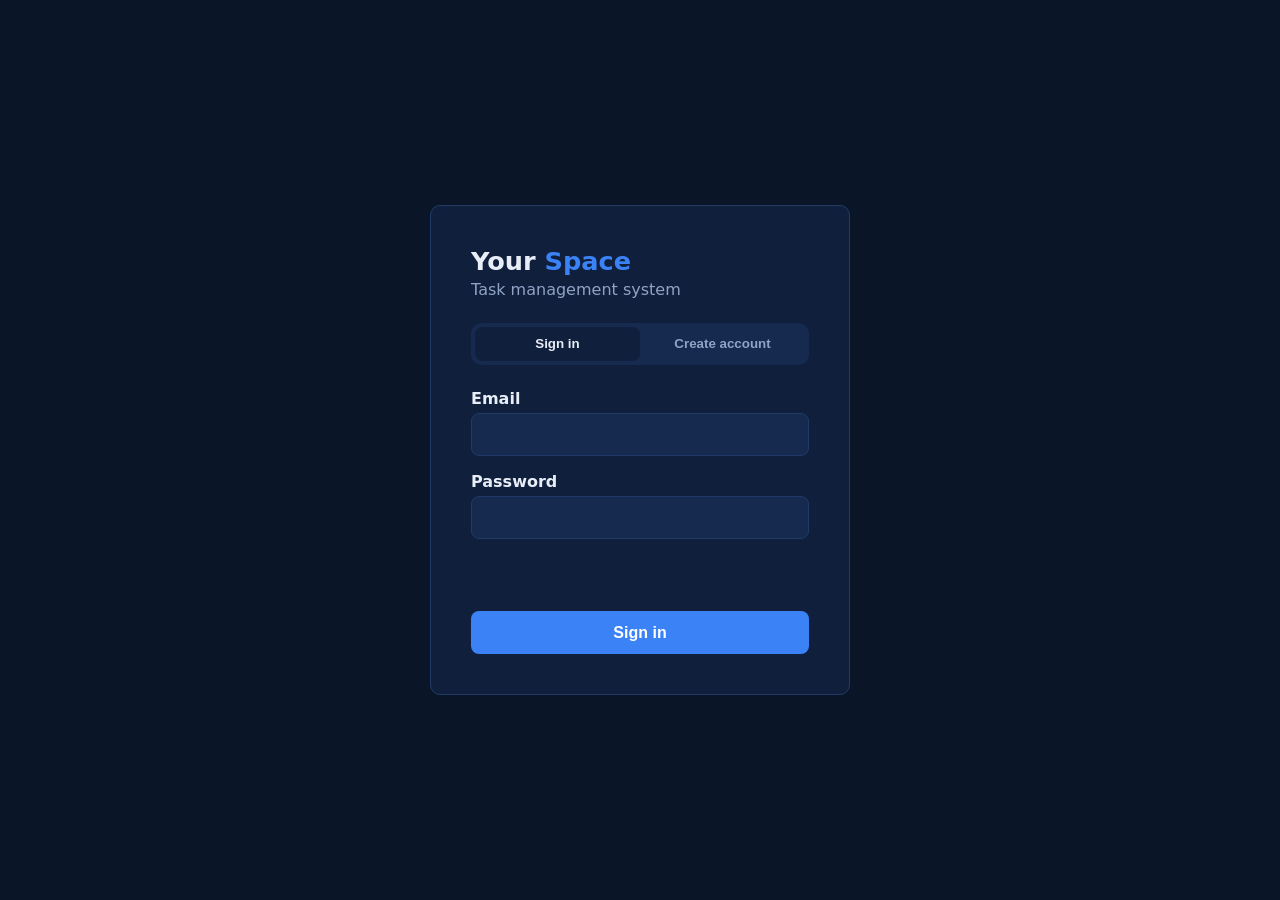
==== frontend/index.html @ 724fcd4b "front-end auth-board" ====
<!DOCTYPE html>
<html lang="en">
<head>
    <meta charset="UTF-8">
    <meta name="viewport" content="width=device-width, initial-scale=1.0">
    <title>TaskFlow — Sign in</title>
    <link rel="stylesheet" href="css/style.css">
</head>
<body>
    <div class="auth-wrap">
        <div class="auth-card">
            <h1 class="brand">Your <span>Space</span></h1>
            <p class="subtitle">Task management system</p>

            <div class="tabs">
                <button class="tab active" id="tab-signin">Sign in</button>
                <button class="tab" id="tab-signup">Create account</button>
            </div>

            <form id="auth-form">
                <div id="name-field" class="hidden">
                    <label for="name">Name</label>
                    <input id="name" type="text" autocomplete="name">
                </div>

                <label for="email">Email</label>
                <input id="email" type="email" required autocomplete="email">

                <label for="password">Password</label>
                <input id="password" type="password" required minlength="8">

                <p class="error" id="error"></p>
                <button class="btn" id="submit" type="submit">Sign in</button>
            </form>
        </div>
    </div>

    <script src="js/api.js"></script>
    <script src="js/auth.js"></script>
</body>
</html>
---- frontend/css/style.css ----
:root {
    --bg: #0a1628;
    --surface: #101f3c;
    --surface-2: #16294e;
    --border: #223a66;
    --text: #e8eef7;
    --text-dim: #8fa3c4;
    --accent: #3b82f6;
    --accent-hover: #2563eb;
    --danger: #ef4444;
    --radius: 10px;
}

* { box-sizing: border-box; }

body {
    margin: 0;
    background: var(--bg);
    color: var(--text);
    font-family: system-ui, -apple-system, sans-serif;
}

.auth-wrap {
    min-height: 100vh;
    display: flex;
    align-items: center;
    justify-content: center;
}

.auth-card {
    background: var(--surface);
    border: 1px solid var(--border);
    border-radius: var(--radius);
    padding: 2.5rem;
    width: 100%;
    max-width: 420px;
}

.brand { font-size: 1.6rem; font-weight: 700; margin: 0; }
.brand span { color: var(--accent); }
.subtitle { color: var(--text-dim); margin: 0.25rem 0 1.5rem; }

.tabs {
    display: flex;
    background: var(--surface-2);
    border-radius: var(--radius);
    padding: 4px;
    margin-bottom: 1.5rem;
}
.tab {
    flex: 1;
    padding: 0.6rem;
    border: none;
    border-radius: 8px;
    background: transparent;
    color: var(--text-dim);
    font-weight: 600;
    cursor: pointer;
}
.tab.active { background: var(--surface); color: var(--text); }

label { display: block; font-weight: 600; margin: 1rem 0 0.35rem; }

input, select, textarea {
    width: 100%;
    padding: 0.7rem 0.9rem;
    background: var(--surface-2);
    border: 1px solid var(--border);
    border-radius: 8px;
    color: var(--text);
    font-size: 1rem;
}
input:focus { outline: 2px solid var(--accent); border-color: transparent; }

.btn {
    width: 100%;
    margin-top: 1.5rem;
    padding: 0.8rem;
    border: none;
    border-radius: 8px;
    background: var(--accent);
    color: white;
    font-size: 1rem;
    font-weight: 600;
    cursor: pointer;
}
.btn:hover { background: var(--accent-hover); }

.error {
    color: var(--danger);
    margin-top: 0.9rem;
    min-height: 1.2rem;
    font-size: 0.9rem;
}

.hidden { display: none; }
.app { display: flex; min-height: 100vh; }

.sidebar {
    width: 230px;
    background: var(--surface);
    border-right: 1px solid var(--border);
    display: flex;
    flex-direction: column;
    padding: 1.25rem 0.9rem;
}
.sidebar .brand { font-size: 1.25rem; padding: 0 0.6rem 1.2rem; }

.nav { flex: 1; display: flex; flex-direction: column; gap: 4px; }
.nav a {
    padding: 0.65rem 0.8rem;
    border-radius: 8px;
    color: var(--text-dim);
    text-decoration: none;
    font-weight: 600;
}
.nav a.active, .nav a:hover { background: var(--surface-2); color: var(--text); }

.user-chip {
    display: flex;
    align-items: center;
    gap: 0.6rem;
    padding: 0.6rem;
    border-top: 1px solid var(--border);
}
.avatar {
    width: 36px; height: 36px;
    border-radius: 50%;
    background: var(--accent);
    display: flex; align-items: center; justify-content: center;
    font-weight: 700; font-size: 0.85rem;
}
.user-chip .who { flex: 1; line-height: 1.2; }
.user-chip .who small { color: var(--text-dim); text-transform: capitalize; }
.logout {
    background: none; border: none;
    color: var(--text-dim);
    font-size: 1.1rem; cursor: pointer;
}
.logout:hover { color: var(--danger); }

.main { flex: 1; padding: 1.75rem 2rem; overflow-x: auto; }

.page-head {
    display: flex;
    justify-content: space-between;
    align-items: center;
    margin-bottom: 1.5rem;
}
.page-head h2 { margin: 0; }

.btn-small {
    padding: 0.6rem 1rem;
    border: none;
    border-radius: 8px;
    background: var(--accent);
    color: white;
    font-weight: 600;
    cursor: pointer;
}
.btn-small:hover { background: var(--accent-hover); }

.board {
    display: grid;
    grid-template-columns: repeat(4, minmax(230px, 1fr));
    gap: 1rem;
}

.column {
    background: var(--surface);
    border: 1px solid var(--border);
    border-radius: var(--radius);
    padding: 0.9rem;
    min-height: 380px;
}
.column h3 {
    margin: 0 0 0.9rem;
    font-size: 0.78rem;
    letter-spacing: 0.08em;
    text-transform: uppercase;
    color: var(--text-dim);
}
.column.drag-over { outline: 2px dashed var(--accent); outline-offset: -2px; }

.card {
    background: var(--surface-2);
    border: 1px solid var(--border);
    border-radius: 8px;
    padding: 0.75rem;
    margin-bottom: 0.6rem;
    cursor: grab;
}
.card.dragging { opacity: 0.4; }
.card .title { font-weight: 600; margin-bottom: 0.45rem; }
.card .meta {
    display: flex;
    gap: 0.5rem;
    align-items: center;
    font-size: 0.78rem;
    color: var(--text-dim);
}

.badge {
    padding: 0.15rem 0.5rem;
    border-radius: 999px;
    font-size: 0.72rem;
    font-weight: 700;
    text-transform: capitalize;
}
.badge.low    { background: #1e3a5f; color: #7dd3fc; }
.badge.medium { background: #234e2f; color: #86efac; }
.badge.high   { background: #4e3b1f; color: #fcd34d; }
.badge.urgent { background: #4e1f27; color: #fda4af; }

.toast {
    position: fixed;
    bottom: 1.5rem; left: 50%;
    transform: translateX(-50%);
    background: var(--danger);
    color: white;
    padding: 0.7rem 1.2rem;
    border-radius: 8px;
    font-weight: 600;
    opacity: 0;
    transition: opacity 0.25s;
    pointer-events: none;
}
.toast.show { opacity: 1; }
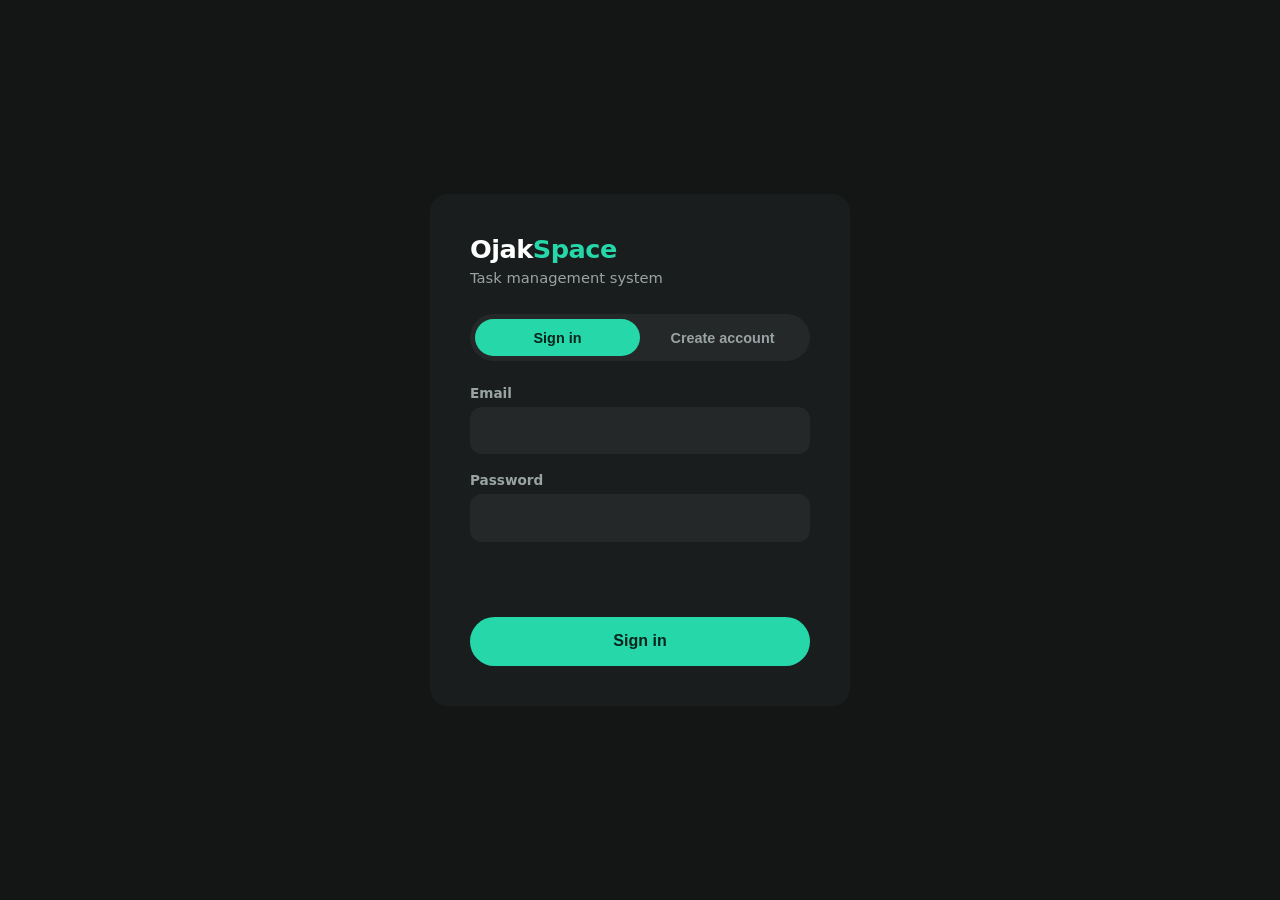
==== commit cd28cb5f: "tasks - stats done complete" ====
--- a/frontend/index.html
+++ b/frontend/index.html
@@ -3,13 +3,13 @@
 <head>
     <meta charset="UTF-8">
     <meta name="viewport" content="width=device-width, initial-scale=1.0">
-    <title>TaskFlow — Sign in</title>
+    <title>OjakSpace — Sign in</title>
     <link rel="stylesheet" href="css/style.css">
 </head>
 <body>
     <div class="auth-wrap">
         <div class="auth-card">
-            <h1 class="brand">Your <span>Space</span></h1>
+            <h1 class="brand">Ojak<span>Space</span></h1>
             <p class="subtitle">Task management system</p>
 
             <div class="tabs">
--- a/frontend/css/style.css
+++ b/frontend/css/style.css
@@ -1,14 +1,21 @@
 :root {
-    --bg: #0a1628;
-    --surface: #101f3c;
-    --surface-2: #16294e;
-    --border: #223a66;
-    --text: #e8eef7;
-    --text-dim: #8fa3c4;
-    --accent: #3b82f6;
-    --accent-hover: #2563eb;
-    --danger: #ef4444;
-    --radius: 10px;
+    --bg:        #0d0f0ff7;
+    --surface:   #1a1d1d;
+    --surface-2: #242828;
+    --border:    #2e3333;
+    --text:      #ffffff;
+    --text-dim:  #9aa3a3;
+    --accent:       #26d7a9;
+    --accent-hover: #1fbb92;
+    --accent-soft:  rgba(38, 215, 169, 0.12);
+    --todo:    #f5b53f;
+    --progress:#4d9fff;
+    --review:  #b57cff;
+    --done:    #26d7a9;
+    --danger:  #ff5c5c;
+
+    --radius: 18px;
+    --radius-sm: 12px;
 }
 
 * { box-sizing: border-box; }
@@ -17,72 +24,88 @@
     margin: 0;
     background: var(--bg);
     color: var(--text);
-    font-family: system-ui, -apple-system, sans-serif;
-}
+    font-family: system-ui, -apple-system, "Segoe UI", sans-serif;
+    -webkit-font-smoothing: antialiased;
+}
+
+h1, h2, h3, h4 { font-weight: 700; }
 
 .auth-wrap {
     min-height: 100vh;
     display: flex;
     align-items: center;
     justify-content: center;
-}
-
+    padding: 1.5rem;
+}
 .auth-card {
     background: var(--surface);
-    border: 1px solid var(--border);
     border-radius: var(--radius);
     padding: 2.5rem;
     width: 100%;
     max-width: 420px;
 }
-
-.brand { font-size: 1.6rem; font-weight: 700; margin: 0; }
+.brand { font-size: 1.6rem; margin: 0; letter-spacing: -0.02em; }
 .brand span { color: var(--accent); }
-.subtitle { color: var(--text-dim); margin: 0.25rem 0 1.5rem; }
+.subtitle { color: var(--text-dim); margin: 0.3rem 0 1.75rem; font-size: 0.92rem; }
 
 .tabs {
     display: flex;
     background: var(--surface-2);
-    border-radius: var(--radius);
-    padding: 4px;
+    border-radius: 999px;
+    padding: 5px;
     margin-bottom: 1.5rem;
 }
 .tab {
     flex: 1;
-    padding: 0.6rem;
+    padding: 0.65rem;
     border: none;
-    border-radius: 8px;
+    border-radius: 999px;
     background: transparent;
     color: var(--text-dim);
     font-weight: 600;
-    cursor: pointer;
-}
-.tab.active { background: var(--surface); color: var(--text); }
-
-label { display: block; font-weight: 600; margin: 1rem 0 0.35rem; }
+    font-size: 0.9rem;
+    cursor: pointer;
+    transition: all 0.15s;
+}
+.tab.active { background: var(--accent); color: #06231c; }
+
+label {
+    display: block;
+    font-weight: 600;
+    margin: 1.1rem 0 0.4rem;
+    font-size: 0.85rem;
+    color: var(--text-dim);
+}
 
 input, select, textarea {
     width: 100%;
-    padding: 0.7rem 0.9rem;
-    background: var(--surface-2);
-    border: 1px solid var(--border);
-    border-radius: 8px;
+    padding: 0.85rem 1rem;
+    background: var(--surface-2);
+    border: 1px solid transparent;
+    border-radius: var(--radius-sm);
     color: var(--text);
-    font-size: 1rem;
-}
-input:focus { outline: 2px solid var(--accent); border-color: transparent; }
+    font-size: 0.95rem;
+    font-family: inherit;
+    transition: border-color 0.15s;
+}
+input::placeholder, textarea::placeholder { color: #667070; }
+input:focus, select:focus, textarea:focus {
+    outline: none;
+    border-color: var(--accent);
+}
 
 .btn {
     width: 100%;
-    margin-top: 1.5rem;
-    padding: 0.8rem;
+    margin-top: 1.75rem;
+    padding: 0.95rem;
     border: none;
-    border-radius: 8px;
+    border-radius: 999px;
     background: var(--accent);
-    color: white;
+    color: #06231c;
     font-size: 1rem;
-    font-weight: 600;
-    cursor: pointer;
+    font-weight: 700;
+    cursor: pointer;
+    transition: background 0.15s;
 }
 .btn:hover { background: var(--accent-hover); }
 
@@ -90,139 +113,643 @@
     color: var(--danger);
     margin-top: 0.9rem;
     min-height: 1.2rem;
-    font-size: 0.9rem;
-}
-
+    font-size: 0.88rem;
+}
 .hidden { display: none; }
+
 .app { display: flex; min-height: 100vh; }
 
 .sidebar {
-    width: 230px;
-    background: var(--surface);
-    border-right: 1px solid var(--border);
+    width: 260px;
+    background: var(--surface);
     display: flex;
     flex-direction: column;
-    padding: 1.25rem 0.9rem;
-}
-.sidebar .brand { font-size: 1.25rem; padding: 0 0.6rem 1.2rem; }
-
-.nav { flex: 1; display: flex; flex-direction: column; gap: 4px; }
+    padding: 1.5rem 1rem;
+    flex: none;
+}
+.sidebar .brand { font-size: 1.3rem; padding: 0 0.7rem 1.5rem; }
+
+.nav { flex: 1; display: flex; flex-direction: column; gap: 6px; }
 .nav a {
-    padding: 0.65rem 0.8rem;
-    border-radius: 8px;
+    padding: 0.8rem 1rem;
+    border-radius: var(--radius-sm);
     color: var(--text-dim);
     text-decoration: none;
     font-weight: 600;
-}
-.nav a.active, .nav a:hover { background: var(--surface-2); color: var(--text); }
+    font-size: 0.92rem;
+    transition: all 0.15s;
+}
+.nav a:hover { background: var(--surface-2); color: var(--text); }
+.nav a.active { background: var(--accent-soft); color: var(--accent); }
 
 .user-chip {
     display: flex;
     align-items: center;
-    gap: 0.6rem;
-    padding: 0.6rem;
+    gap: 0.75rem;
+    padding: 0.9rem 0.7rem 0.3rem;
+    margin-top: 1rem;
     border-top: 1px solid var(--border);
 }
 .avatar {
-    width: 36px; height: 36px;
+    width: 40px; height: 40px;
     border-radius: 50%;
     background: var(--accent);
+    color: #06231c;
     display: flex; align-items: center; justify-content: center;
-    font-weight: 700; font-size: 0.85rem;
-}
-.user-chip .who { flex: 1; line-height: 1.2; }
-.user-chip .who small { color: var(--text-dim); text-transform: capitalize; }
+    font-weight: 800; font-size: 0.85rem;
+    flex: none;
+}
+.user-chip .who { flex: 1; line-height: 1.25; min-width: 0; }
+.user-chip .who div {
+    font-weight: 600; font-size: 0.9rem;
+    overflow: hidden; text-overflow: ellipsis; white-space: nowrap;
+}
+.user-chip .who small { color: var(--text-dim); font-size: 0.78rem; text-transform: capitalize; }
 .logout {
     background: none; border: none;
     color: var(--text-dim);
-    font-size: 1.1rem; cursor: pointer;
+    font-size: 1.15rem; cursor: pointer;
+    padding: 0.3rem; flex: none;
 }
 .logout:hover { color: var(--danger); }
 
-.main { flex: 1; padding: 1.75rem 2rem; overflow-x: auto; }
+.main { flex: 1; padding: 2rem 2.25rem; min-width: 0; }
 
 .page-head {
     display: flex;
     justify-content: space-between;
     align-items: center;
-    margin-bottom: 1.5rem;
-}
-.page-head h2 { margin: 0; }
+    margin-bottom: 1.75rem;
+}
+.page-head h2 { margin: 0; font-size: 1.75rem; letter-spacing: -0.02em; }
 
 .btn-small {
-    padding: 0.6rem 1rem;
+    padding: 0.7rem 1.4rem;
     border: none;
-    border-radius: 8px;
+    border-radius: 999px;
     background: var(--accent);
-    color: white;
-    font-weight: 600;
-    cursor: pointer;
+    color: #06231c;
+    font-weight: 700;
+    font-size: 0.9rem;
+    cursor: pointer;
+    transition: background 0.15s;
 }
 .btn-small:hover { background: var(--accent-hover); }
+.btn-small.warn   { background: var(--todo);   color: #2b1d00; }
+.btn-small.danger { background: var(--danger); color: #fff; }
 
 .board {
     display: grid;
-    grid-template-columns: repeat(4, minmax(230px, 1fr));
-    gap: 1rem;
+    grid-template-columns: repeat(4, minmax(240px, 1fr));
+    gap: 1.1rem;
 }
 
 .column {
     background: var(--surface);
-    border: 1px solid var(--border);
     border-radius: var(--radius);
+    padding: 1.1rem 1rem;
+    min-height: 420px;
+    border-top: 3px solid var(--border);
+    transition: background 0.15s;
+}
+.column h3 {
+    margin: 0 0 1rem;
+    font-size: 0.75rem;
+    letter-spacing: 0.1em;
+    text-transform: uppercase;
+    display: flex;
+    align-items: center;
+    gap: 0.5rem;
+}
+.column h3::before {
+    content: "";
+    width: 8px; height: 8px;
+    border-radius: 50%;
+    background: currentColor;
+}
+
+.column[data-status="todo"]           { border-top-color: var(--todo); }
+.column[data-status="todo"] h3        { color: var(--todo); }
+.column[data-status="in_progress"]    { border-top-color: var(--progress); }
+.column[data-status="in_progress"] h3 { color: var(--progress); }
+.column[data-status="pending_review"] { border-top-color: var(--review); }
+.column[data-status="pending_review"] h3 { color: var(--review); }
+.column[data-status="done"]           { border-top-color: var(--done); }
+.column[data-status="done"] h3        { color: var(--done); }
+
+.column.drag-over {
+    background: var(--surface-2);
+    outline: 2px dashed var(--accent);
+    outline-offset: -6px;
+}
+
+.card {
+    background: var(--surface-2);
+    border-radius: var(--radius-sm);
     padding: 0.9rem;
-    min-height: 380px;
-}
-.column h3 {
-    margin: 0 0 0.9rem;
-    font-size: 0.78rem;
-    letter-spacing: 0.08em;
-    text-transform: uppercase;
-    color: var(--text-dim);
-}
-.column.drag-over { outline: 2px dashed var(--accent); outline-offset: -2px; }
-
-.card {
-    background: var(--surface-2);
-    border: 1px solid var(--border);
-    border-radius: 8px;
-    padding: 0.75rem;
-    margin-bottom: 0.6rem;
+    margin-bottom: 0.7rem;
     cursor: grab;
-}
-.card.dragging { opacity: 0.4; }
-.card .title { font-weight: 600; margin-bottom: 0.45rem; }
+    border-left: 3px solid var(--border);
+    transition: transform 0.12s, box-shadow 0.12s;
+}
+.card:hover { transform: translateY(-2px); box-shadow: 0 6px 18px rgba(0,0,0,0.35); }
+.card.dragging { opacity: 0.35; }
+.card[data-status="todo"]           { border-left-color: var(--todo); }
+.card[data-status="in_progress"]    { border-left-color: var(--progress); }
+.card[data-status="pending_review"] { border-left-color: var(--review); }
+.card[data-status="done"]           { border-left-color: var(--done); }
+
+.card .title { font-weight: 600; margin-bottom: 0.55rem; font-size: 0.95rem; }
 .card .meta {
-    display: flex;
-    gap: 0.5rem;
-    align-items: center;
-    font-size: 0.78rem;
-    color: var(--text-dim);
+    display: flex; gap: 0.5rem; align-items: center;
+    font-size: 0.76rem; color: var(--text-dim);
 }
 
 .badge {
-    padding: 0.15rem 0.5rem;
-    border-radius: 999px;
-    font-size: 0.72rem;
+    padding: 0.2rem 0.65rem;
+    border-radius: 999px;
+    font-size: 0.7rem;
     font-weight: 700;
     text-transform: capitalize;
-}
-.badge.low    { background: #1e3a5f; color: #7dd3fc; }
-.badge.medium { background: #234e2f; color: #86efac; }
-.badge.high   { background: #4e3b1f; color: #fcd34d; }
-.badge.urgent { background: #4e1f27; color: #fda4af; }
+    letter-spacing: 0.02em;
+    white-space: nowrap;
+}
+.badge.low      { background: rgba(77,159,255,0.15);  color: #7fbcff; }
+.badge.medium   { background: rgba(38,215,169,0.15);  color: var(--accent); }
+.badge.advanced { background: rgba(245,181,63,0.15);  color: var(--todo); }
+.badge.urgent   { background: rgba(255,92,92,0.15);   color: var(--danger); }
 
 .toast {
     position: fixed;
-    bottom: 1.5rem; left: 50%;
+    bottom: 1.75rem; left: 50%;
     transform: translateX(-50%);
     background: var(--danger);
     color: white;
-    padding: 0.7rem 1.2rem;
-    border-radius: 8px;
+    padding: 0.8rem 1.4rem;
+    border-radius: 999px;
     font-weight: 600;
+    font-size: 0.9rem;
     opacity: 0;
     transition: opacity 0.25s;
     pointer-events: none;
-}
-.toast.show { opacity: 1; }+    z-index: 60;
+}
+.toast.show { opacity: 1; }
+
+.modal-backdrop {
+    position: fixed;
+    inset: 0;
+    background: rgba(0,0,0,0.72);
+    backdrop-filter: blur(3px);
+    display: flex;
+    align-items: center;
+    justify-content: center;
+    z-index: 50;
+    padding: 1.5rem;
+}
+.modal-backdrop.hidden { display: none; }
+
+.modal {
+    background: var(--surface);
+    border-radius: var(--radius);
+    padding: 1.9rem;
+    width: 100%;
+    max-width: 500px;
+    max-height: 88vh;
+    overflow-y: auto;
+}
+.modal h3 { margin: 0 0 0.4rem; font-size: 1.3rem; }
+.modal h4 {
+    margin: 1.75rem 0 0.7rem;
+    font-size: 0.78rem;
+    text-transform: uppercase;
+    letter-spacing: 0.08em;
+    color: var(--text-dim);
+}
+.modal .row { display: flex; gap: 0.85rem; }
+.modal .row > div { flex: 1; }
+.modal-actions { display: flex; gap: 0.85rem; margin-top: 1.75rem; }
+.modal .btn { flex: 1; margin-top: 0; }
+
+.btn-ghost {
+    flex: 1;
+    padding: 0.85rem;
+    border: 1px solid var(--border);
+    border-radius: 999px;
+    background: transparent;
+    color: var(--text);
+    font-weight: 600;
+    cursor: pointer;
+}
+.btn-ghost:hover { background: var(--surface-2); }
+.btn-inline { width: auto; flex: none; padding: 0.85rem 1.3rem; }
+
+.review-actions { display: flex; gap: 0.6rem; margin-top: 0.9rem; }
+.review-actions .btn-small { flex: 1; padding: 0.7rem 0.5rem; font-size: 0.82rem; }
+
+.inline-form { display: flex; gap: 0.6rem; margin-top: 0.7rem; }
+.inline-form input { flex: 1; }
+.inline-form .btn-small { white-space: nowrap; }
+
+.check-item, .comment-item {
+    display: flex;
+    align-items: center;
+    gap: 0.8rem;
+    padding: 0.7rem 0.9rem;
+    margin-bottom: 0.45rem;
+    background: var(--surface-2);
+    border-radius: var(--radius-sm);
+    font-size: 0.9rem;
+}
+.check-item input[type="checkbox"] {
+    width: 18px; height: 18px; flex: none; margin: 0;
+    accent-color: var(--accent); cursor: pointer;
+}
+.check-item .text, .comment-item .text { flex: 1; text-align: left; }
+.check-item .text.done { text-decoration: line-through; color: var(--text-dim); }
+.icon-btn {
+    background: none; border: none; cursor: pointer;
+    color: var(--text-dim); font-size: 1rem; flex: none;
+}
+.icon-btn:hover { color: var(--danger); }
+
+.controls {
+    display: flex;
+    gap: 0.8rem;
+    margin-bottom: 1.5rem;
+    flex-wrap: wrap;
+    align-items: center;
+}
+.controls input, .controls select { max-width: 230px; }
+.controls input#search { flex: 1; max-width: 420px; }
+
+.summary-strip { display: flex; gap: 0.85rem; flex-wrap: wrap; margin-bottom: 1.4rem; }
+.chip {
+    background: var(--surface);
+    border: 2px solid transparent;
+    border-radius: var(--radius);
+    padding: 0.9rem 1.3rem;
+    cursor: pointer;
+    min-width: 130px;
+    transition: all 0.15s;
+}
+.chip:hover { border-color: var(--border); }
+.chip.active { border-color: var(--accent); background: var(--accent-soft); }
+.chip .num { font-size: 1.7rem; font-weight: 800; letter-spacing: -0.02em; }
+.chip .lbl {
+    font-size: 0.68rem; text-transform: uppercase; letter-spacing: 0.08em;
+    color: var(--text-dim); margin-top: 0.2rem; font-weight: 600;
+}
+.chip.danger .num { color: var(--danger); }
+
+.attention {
+    background: var(--surface);
+    border-radius: var(--radius);
+    border-left: 4px solid var(--danger);
+    padding: 1.2rem 1.4rem;
+    margin-bottom: 1.4rem;
+}
+.attention h4 {
+    margin: 0 0 0.8rem;
+    font-size: 0.75rem; text-transform: uppercase; letter-spacing: 0.09em;
+    color: var(--danger);
+}
+.attention-item {
+    display: flex; align-items: center; gap: 0.8rem;
+    padding: 0.45rem 0; font-size: 0.9rem;
+}
+.attention-item .name { flex: 1; }
+.attention-item .why {
+    font-size: 0.72rem; padding: 0.18rem 0.6rem;
+    border-radius: 999px; background: var(--surface-2);
+    color: var(--text-dim); white-space: nowrap;
+}
+.attention.clear { border-left-color: var(--done); }
+.attention.clear h4 { color: var(--done); }
+
+.workload {
+    display: grid;
+    grid-template-columns: repeat(auto-fill, minmax(210px, 1fr));
+    gap: 0.85rem;
+    margin-bottom: 1.75rem;
+}
+.wl-card {
+    background: var(--surface);
+    border: 2px solid transparent;
+    border-radius: var(--radius);
+    padding: 1rem 1.1rem;
+    cursor: pointer;
+    transition: all 0.15s;
+}
+.wl-card:hover { border-color: var(--border); }
+.wl-card.active { border-color: var(--accent); background: var(--accent-soft); }
+.wl-top { display: flex; justify-content: space-between; align-items: baseline; margin-bottom: 0.6rem; }
+.wl-name { font-weight: 700; font-size: 0.92rem; }
+.wl-count { color: var(--text-dim); font-size: 0.8rem; }
+.wl-bar {
+    height: 7px; border-radius: 999px;
+    background: var(--surface-2);
+    overflow: hidden; display: flex;
+}
+.wl-bar .seg-open { background: var(--accent); }
+.wl-bar .seg-late { background: var(--danger); }
+.wl-sub { margin-top: 0.5rem; font-size: 0.74rem; color: var(--text-dim); }
+
+.group { margin-bottom: 1.6rem; }
+.group-head {
+    display: flex; align-items: center; gap: 0.6rem;
+    padding: 0.5rem 0; cursor: pointer;
+    font-size: 0.75rem; text-transform: uppercase; letter-spacing: 0.09em;
+    color: var(--text-dim); font-weight: 700;
+}
+.group-head .caret { transition: transform 0.15s; }
+.group.collapsed .caret { transform: rotate(-90deg); }
+.group.collapsed .group-body { display: none; }
+.group-head .count {
+    background: var(--surface-2); border-radius: 999px;
+    padding: 0.12rem 0.6rem; font-size: 0.7rem;
+}
+.group.urgent .group-head { color: var(--danger); }
+
+.trow {
+    display: flex; align-items: center; gap: 1rem;
+    background: var(--surface);
+    border: 1px solid transparent;
+    border-radius: var(--radius-sm);
+    padding: 0.85rem 1.1rem;
+    margin-bottom: 0.5rem;
+    transition: all 0.12s;
+}
+.trow:hover { border-color: var(--border); }
+.trow.selected { background: var(--accent-soft); border-color: var(--accent); }
+.trow input[type="checkbox"] {
+    width: 17px; height: 17px; flex: none;
+    accent-color: var(--accent); cursor: pointer;
+}
+.trow .ttitle { flex: 1; font-weight: 600; font-size: 0.94rem; }
+.trow .tmeta { color: var(--text-dim); font-size: 0.82rem; min-width: 95px; }
+.trow .tdue.late { color: var(--danger); font-weight: 700; }
+
+.task-list { display: flex; flex-direction: column; gap: 0.5rem; }
+.task-list-section { margin-top: 2.25rem; }
+.task-row {
+    display: flex; align-items: center; gap: 1rem;
+    background: var(--surface);
+    border-radius: var(--radius-sm);
+    padding: 0.85rem 1.1rem;
+    cursor: pointer;
+}
+.task-row:hover { background: var(--surface-2); }
+.task-row .t-title { flex: 1; font-weight: 600; font-size: 0.94rem; }
+.task-row .t-status { font-size: 0.8rem; color: var(--text-dim); text-transform: capitalize; }
+.task-row.filtered-out { display: none; }
+
+.bulk-bar {
+    position: fixed; bottom: 1.75rem; left: 50%;
+    transform: translateX(-50%);
+    display: flex; align-items: center; gap: 0.8rem;
+    background: var(--surface-2);
+    border: 1px solid var(--accent);
+    border-radius: 999px;
+    padding: 0.75rem 1.1rem;
+    z-index: 40;
+    box-shadow: 0 10px 30px rgba(0,0,0,0.5);
+}
+.bulk-bar select { width: auto; padding: 0.6rem 0.9rem; }
+.bulk-bar .btn-small { padding: 0.6rem 1.1rem; }
+.bulk-bar.hidden { display: none; }
+
+.section-title {
+    margin: 2.25rem 0 0.9rem;
+    font-size: 0.75rem; text-transform: uppercase; letter-spacing: 0.09em;
+    color: var(--text-dim);
+}
+.stat-grid {
+    display: grid;
+    grid-template-columns: repeat(auto-fit, minmax(160px, 1fr));
+    gap: 1rem;
+}
+.stat-card {
+    background: var(--surface);
+    border-radius: var(--radius);
+    padding: 1.4rem;
+    border-top: 3px solid var(--border);
+}
+.stat-card .num { font-size: 2.1rem; font-weight: 800; letter-spacing: -0.03em; }
+.stat-card .lbl {
+    font-size: 0.7rem; text-transform: uppercase; letter-spacing: 0.08em;
+    color: var(--text-dim); margin-top: 0.35rem; font-weight: 600;
+}
+.stat-card:nth-child(1) { border-top-color: var(--todo); }
+.stat-card:nth-child(2) { border-top-color: var(--progress); }
+.stat-card:nth-child(3) { border-top-color: var(--review); }
+.stat-card:nth-child(4) { border-top-color: var(--done); }
+.rank { width: 30px; color: var(--accent); font-weight: 800; }
+
+.table { width: 100%; border-collapse: collapse; font-size: 0.9rem; }
+.table th {
+    text-align: left; padding: 0.8rem 1rem;
+    color: var(--text-dim);
+    font-size: 0.72rem; text-transform: uppercase; letter-spacing: 0.08em;
+    border-bottom: 1px solid var(--border);
+    cursor: pointer; user-select: none;
+}
+.table th:hover { color: var(--accent); }
+.table td { padding: 0.9rem 1rem; border-bottom: 1px solid var(--border); }
+.table tbody tr { cursor: pointer; }
+.table tbody tr:hover { background: var(--surface); }
+.due-late { color: var(--danger); font-weight: 700; }
+
+::-webkit-scrollbar { width: 10px; height: 10px; }
+::-webkit-scrollbar-track { background: var(--bg); }
+::-webkit-scrollbar-thumb { background: var(--surface-2); border-radius: 999px; }
+::-webkit-scrollbar-thumb:hover { background: var(--border); }
+
+:root {
+    --cat-ui_ux:    #ff7eb6;
+    --cat-frontend: #4dd6ff;
+    --cat-backend:  #8b8bff;
+    --cat-mobile:   #a3e635;
+    --cat-devops:   #ff9f5c;
+}
+
+.card[data-category="ui_ux"]    { border-left-color: var(--cat-ui_ux); }
+.card[data-category="frontend"] { border-left-color: var(--cat-frontend); }
+.card[data-category="backend"]  { border-left-color: var(--cat-backend); }
+.card[data-category="mobile"]   { border-left-color: var(--cat-mobile); }
+.card[data-category="devops"]   { border-left-color: var(--cat-devops); }
+
+.cat {
+    padding: 0.18rem 0.6rem;
+    border-radius: 999px;
+    font-size: 0.7rem;
+    font-weight: 700;
+    white-space: nowrap;
+}
+.cat[data-category="ui_ux"]    { background: rgba(255,126,182,0.15); color: var(--cat-ui_ux); }
+.cat[data-category="frontend"] { background: rgba(77,214,255,0.15);  color: var(--cat-frontend); }
+.cat[data-category="backend"]  { background: rgba(139,139,255,0.15); color: var(--cat-backend); }
+.cat[data-category="mobile"]   { background: rgba(163,230,53,0.15);  color: var(--cat-mobile); }
+.cat[data-category="devops"]   { background: rgba(255,159,92,0.15);  color: var(--cat-devops); }
+
+.show-more {
+    width: 100%;
+    margin-top: 0.6rem;
+    padding: 0.8rem;
+    border: 1px dashed var(--border);
+    border-radius: var(--radius-sm);
+    background: transparent;
+    color: var(--text-dim);
+    font-weight: 600;
+    font-size: 0.88rem;
+    cursor: pointer;
+    transition: all 0.15s;
+}
+.show-more:hover {
+    border-color: var(--accent);
+    color: var(--accent);
+}
+
+.modal { max-width: 580px; padding: 2.2rem; }
+.modal h3 { font-size: 1.5rem; margin-bottom: 0.9rem; }
+
+.d-pills {
+    display: flex;
+    gap: 0.5rem;
+    flex-wrap: wrap;
+    align-items: center;
+    margin-bottom: 0.7rem;
+}
+.d-sub {
+    color: var(--text-dim);
+    font-size: 1rem;
+    margin-bottom: 1.2rem;
+}
+
+.pill {
+    padding: 0.3rem 0.85rem;
+    border-radius: 999px;
+    font-size: 0.78rem;
+    font-weight: 700;
+    border: 1.5px solid currentColor;
+    background: transparent;
+}
+
+.cat-pill[data-category="ui_ux"]    { color: var(--cat-ui_ux); }
+.cat-pill[data-category="frontend"] { color: var(--cat-frontend); }
+.cat-pill[data-category="backend"]  { color: var(--cat-backend); }
+.cat-pill[data-category="mobile"]   { color: var(--cat-mobile); }
+.cat-pill[data-category="devops"]   { color: var(--cat-devops); }
+
+.status-pill[data-status="todo"]           { color: var(--todo); }
+.status-pill[data-status="in_progress"]    { color: var(--progress); }
+.status-pill[data-status="pending_review"] { color: var(--review); }
+.status-pill[data-status="done"]           { color: var(--done); }
+
+.prio-pill { text-transform: capitalize; }
+.prio-pill[data-priority="low"]      { color: #7fbcff; }
+.prio-pill[data-priority="medium"]   { color: var(--accent); }
+.prio-pill[data-priority="advanced"] { color: var(--todo); }
+.prio-pill[data-priority="urgent"]   { color: var(--danger); }
+
+.avatar-sm { width: 34px; height: 34px; font-size: 0.75rem; }
+
+.u-info { flex: 1; min-width: 0; }
+.u-name { font-weight: 600; font-size: 0.94rem; }
+.u-email { color: var(--text-dim); font-size: 0.8rem; }
+
+.role-pill { text-transform: capitalize; }
+.role-pill[data-role="user"]       { color: #7fbcff; }
+.role-pill[data-role="manager"]    { color: var(--todo); }
+.role-pill[data-role="superadmin"] { color: var(--cat-ui_ux); }
+.trow .ttitle { display: flex; flex-direction: column; gap: 0.15rem; }
+.tdesc {
+    font-weight: 400;
+    font-size: 0.8rem;
+    color: var(--text-dim);
+    overflow: hidden;
+    text-overflow: ellipsis;
+    white-space: nowrap;
+    max-width: 46ch;
+}
+
+.drawer-backdrop {
+    position: fixed;
+    inset: 0;
+    background: rgba(0, 0, 0, 0.5);
+    z-index: 50;
+    opacity: 0;
+    transition: opacity 0.25s ease;
+}
+.drawer-backdrop.hidden { display: none; }
+.drawer-backdrop.show { opacity: 1; }
+
+.drawer {
+    position: absolute;
+    top: 0;
+    right: 0;
+    height: 100%;
+    width: 440px;
+    max-width: 90vw;
+    background: var(--surface);
+    padding: 2.5rem 2rem 2rem;
+    overflow-y: auto;
+    transform: translateX(100%);
+    transition: transform 0.3s cubic-bezier(0.16, 1, 0.3, 1);
+    box-shadow: -20px 0 50px rgba(0, 0, 0, 0.5);
+}
+.drawer-backdrop.show .drawer { transform: translateX(0); }
+
+.drawer-accent {
+    height: 4px;
+    width: 60px;
+    border-radius: 999px;
+    margin-bottom: 1.2rem;
+    background: var(--border);
+}
+.drawer h3 { font-size: 1.5rem; margin: 0 0 0.9rem; }
+.drawer h4 {
+    margin: 1.75rem 0 0.6rem;
+    font-size: 0.75rem;
+    text-transform: uppercase;
+    letter-spacing: 0.09em;
+    color: var(--text-dim);
+}
+.drawer-desc { line-height: 1.6; color: var(--text); }
+
+.drawer-close {
+    position: absolute;
+    top: 1.2rem;
+    right: 1.2rem;
+    background: var(--surface-2);
+    border: none;
+    color: var(--text-dim);
+    width: 34px;
+    height: 34px;
+    border-radius: 50%;
+    font-size: 1rem;
+    cursor: pointer;
+    transition: all 0.15s;
+}
+.drawer-close:hover { background: var(--danger); color: white; }
+
+.drawer-grid {
+    display: grid;
+    grid-template-columns: 1fr 1fr;
+    gap: 1rem;
+    margin-top: 1.75rem;
+}
+.drawer-field {
+    background: var(--surface-2);
+    border-radius: var(--radius-sm);
+    padding: 0.9rem 1rem;
+}
+.drawer-field .k {
+    font-size: 0.7rem;
+    text-transform: uppercase;
+    letter-spacing: 0.06em;
+    color: var(--text-dim);
+    margin-bottom: 0.3rem;
+}
+.drawer-field .v { font-weight: 600; font-size: 0.95rem; }
+.drawer-field .v.late { color: var(--danger); }
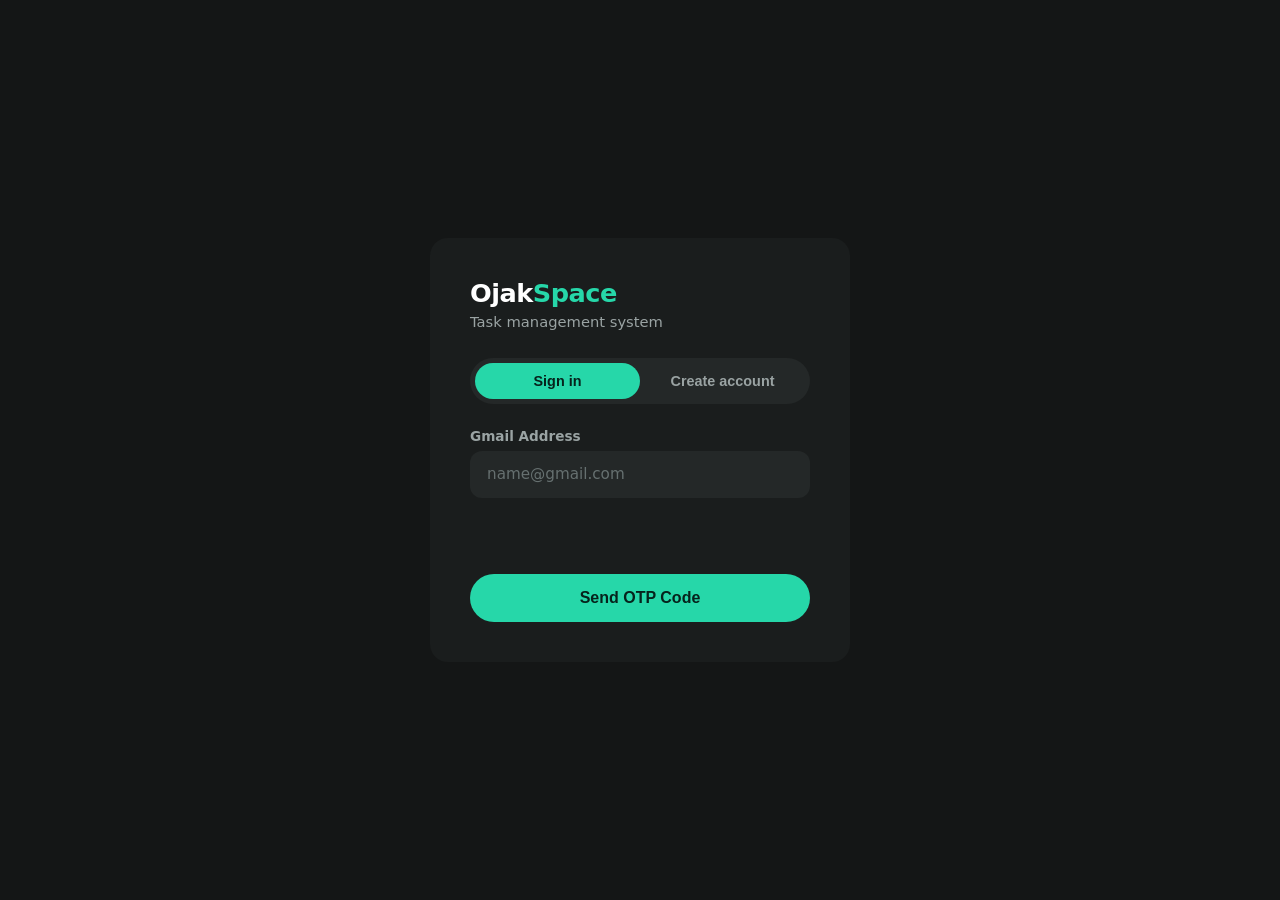
==== commit 4ba79b4d: "done" ====
--- a/frontend/index.html
+++ b/frontend/index.html
@@ -1,4 +1,4 @@
-<!DOCTYPE html>
+<!-- <!DOCTYPE html>
 <html lang="en">
 <head>
     <meta charset="UTF-8">
@@ -38,4 +38,53 @@
     <script src="js/api.js"></script>
     <script src="js/auth.js"></script>
 </body>
+</html> -->
+
+<!DOCTYPE html>
+<html lang="en">
+<head>
+    <meta charset="UTF-8">
+    <meta name="viewport" content="width=device-width, initial-scale=1.0">
+    <title>OjakSpace — Sign in</title>
+    <link rel="stylesheet" href="css/style.css">
+</head>
+<body>
+    <div class="auth-wrap">
+        <div class="auth-card">
+            <h1 class="brand">Ojak<span>Space</span></h1>
+            <p class="subtitle">Task management system</p>
+
+            <div class="tabs">
+                <button class="tab active" id="tab-signin" type="button">Sign in</button>
+                <button class="tab" id="tab-signup" type="button">Create account</button>
+            </div>
+
+            <form id="auth-form">
+                <!-- Sign-up only: display name -->
+                <div id="name-field" class="hidden">
+                    <label for="name">Name</label>
+                    <input id="name" type="text" autocomplete="name" placeholder="Your name">
+                </div>
+
+                <!-- Step 1: Gmail Input -->
+                <div id="email-field">
+                    <label for="email">Gmail Address</label>
+                    <input id="email" type="email" required autocomplete="email" placeholder="name@gmail.com">
+                </div>
+
+                <!-- Step 2: OTP Input (Hidden initially) -->
+                <div id="otp-field" class="hidden">
+                    <label for="password">6-Digit OTP Code</label>
+                    <input id="password" type="text" maxlength="6" placeholder="123456" autocomplete="one-time-code">
+                </div>
+
+                <p class="error" id="error"></p>
+                <button class="btn" id="submit" type="submit">Send OTP Code</button>
+            </form>
+        </div>
+    </div>
+
+    <script src="js/api.js"></script>
+    <script src="js/auth.js"></script>
+</body>
 </html>
--- a/frontend/css/style.css
+++ b/frontend/css/style.css
@@ -318,6 +318,9 @@
     max-height: 88vh;
     overflow-y: auto;
 }
+
+.modal-wide { overflow-y: auto; }
+.modal-wide::-webkit-scrollbar { display: none; }
 .modal h3 { margin: 0 0 0.4rem; font-size: 1.3rem; }
 .modal h4 {
     margin: 1.75rem 0 0.7rem;
@@ -662,6 +665,9 @@
 .role-pill[data-role="user"]       { color: #7fbcff; }
 .role-pill[data-role="manager"]    { color: var(--todo); }
 .role-pill[data-role="superadmin"] { color: var(--cat-ui_ux); }
+
+.u-inactive { color: var(--text-dim); font-size: 0.78rem; text-transform: uppercase; letter-spacing: 0.04em; }
+.field-hint { color: var(--text-dim); font-size: 0.78rem; margin: 0.35rem 0 0; }
 .trow .ttitle { display: flex; flex-direction: column; gap: 0.15rem; }
 .tdesc {
     font-weight: 400;
@@ -752,4 +758,247 @@
     margin-bottom: 0.3rem;
 }
 .drawer-field .v { font-weight: 600; font-size: 0.95rem; }
-.drawer-field .v.late { color: var(--danger); }+.drawer-field .v.late { color: var(--danger); }
+
+.who-name { font-weight: 700; color: var(--text); }
+
+.collab-count {
+    background: var(--surface);
+    border: 1px solid var(--border);
+    border-radius: 999px;
+    padding: 0.1rem 0.5rem;
+    font-size: 0.72rem;
+    color: var(--text-dim);
+}
+
+.chip-picker {
+    display: flex;
+    flex-wrap: wrap;
+    gap: 0.5rem;
+}
+.pick-chip {
+    padding: 0.5rem 0.9rem;
+    border-radius: 999px;
+    border: 1.5px solid var(--border);
+    background: var(--surface-2);
+    color: var(--text-dim);
+    font-size: 0.85rem;
+    font-weight: 600;
+    cursor: pointer;
+    transition: all 0.15s;
+}
+.pick-chip:hover { border-color: var(--text-dim); color: var(--text); }
+.pick-chip.selected {
+    background: var(--accent-soft);
+    border-color: var(--accent);
+    color: var(--accent);
+}
+.pick-chip.selected::before { content: "✓ "; }
+
+.team-grid {
+    display: grid;
+    grid-template-columns: repeat(auto-fill, minmax(240px, 1fr));
+    gap: 1rem;
+}
+.team-card {
+    background: var(--surface);
+    border: 1px solid var(--border);
+    border-radius: var(--radius);
+    padding: 1.3rem;
+    cursor: pointer;
+    transition: border-color 0.15s;
+}
+.team-card:hover { border-color: var(--accent); }
+.tc-name { font-size: 1.1rem; font-weight: 700; margin-bottom: 0.5rem; }
+.tc-manager { color: var(--text-dim); font-size: 0.85rem; }
+.tc-count {
+    margin-top: 0.7rem;
+    display: inline-block;
+    padding: 0.2rem 0.7rem;
+    border-radius: 999px;
+    background: var(--accent-soft);
+    color: var(--accent);
+    font-size: 0.78rem;
+    font-weight: 700;
+}
+.modal-wide { max-width: 620px; }
+
+.team-accent {
+    height: 4px;
+    width: 70px;
+    border-radius: 999px;
+    margin-bottom: 1rem;
+}
+
+#t-members {
+    display: grid;
+    grid-template-columns: 1fr 1fr;
+    gap: 0.7rem;
+}
+.member-row {
+    background: var(--surface-2);
+    border-radius: var(--radius-sm);
+    padding: 0.9rem 1rem;
+    display: flex;
+    align-items: center;
+    gap: 0.8rem;
+}
+.member-row .m-avatar {
+    width: 38px; height: 38px;
+    border-radius: 50%;
+    background: var(--accent);
+    color: #06231c;
+    display: flex; align-items: center; justify-content: center;
+    font-weight: 800; font-size: 0.78rem;
+    flex: none;
+}
+.member-row .m-info { flex: 1; min-width: 0; }
+.member-row .m-name { font-weight: 600; font-size: 0.9rem; }
+.member-row .m-stats { font-size: 0.72rem; color: var(--text-dim); }
+.member-row .icon-btn { flex: none; }
+.mr-top {
+    display: flex;
+    align-items: center;
+    gap: 0.7rem;
+    margin-bottom: 0.6rem;
+}
+.mr-name { flex: 1; font-weight: 600; }
+.mr-sub { font-size: 0.76rem; color: var(--text-dim); margin-top: 0.4rem; }
+#t-stats {
+    grid-template-columns: repeat(4, 1fr);
+    gap: 0.7rem;
+}
+#t-stats .stat-card {
+    padding: 1rem 0.8rem;
+    text-align: center;
+}
+#t-stats .stat-card .num { font-size: 1.6rem; }
+.team-grid {
+    display: grid;
+    grid-template-columns: repeat(auto-fill, minmax(280px, 1fr));
+    gap: 1.1rem;
+}
+.team-card {
+    background: var(--surface);
+    border: 1px solid var(--border);
+    border-radius: var(--radius);
+    padding: 1.4rem;
+    cursor: pointer;
+    transition: transform 0.15s, border-color 0.15s;
+    position: relative;
+    overflow: hidden;
+}
+.team-card:hover { transform: translateY(-3px); border-color: var(--accent-team); }
+.tc-accent {
+    position: absolute; top: 0; left: 0; right: 0;
+    height: 4px; background: var(--accent-team);
+}
+.team-card h3 { margin: 0.4rem 0 0.3rem; font-size: 1.25rem; }
+.tc-manager { color: var(--text-dim); font-size: 0.85rem; margin-bottom: 1rem; }
+
+.tc-avatars { display: flex; margin-bottom: 1.1rem; }
+.tc-avatar {
+    width: 34px; height: 34px;
+    border-radius: 50%;
+    background: var(--surface-2);
+    border: 2px solid var(--surface);
+    margin-left: -8px;
+    display: flex; align-items: center; justify-content: center;
+    font-size: 0.7rem; font-weight: 700; color: var(--text);
+}
+.tc-avatar:first-child { margin-left: 0; }
+.tc-more { background: var(--accent-team); color: #06231c; }
+
+.tc-footer {
+    display: flex; justify-content: space-between;
+    color: var(--text-dim); font-size: 0.85rem; font-weight: 600;
+    border-top: 1px solid var(--border); padding-top: 0.9rem;
+}
+
+.activity-feed {
+    background: var(--surface);
+    border-radius: var(--radius);
+    padding: 0.5rem 1.2rem;
+}
+.activity-row {
+    display: flex; align-items: center; gap: 0.9rem;
+    padding: 0.8rem 0;
+    border-bottom: 1px solid var(--border);
+}
+.activity-row:last-child { border-bottom: none; }
+.activity-dot {
+    width: 8px; height: 8px; border-radius: 50%;
+    background: var(--accent); flex: none;
+}
+.activity-text { flex: 1; font-size: 0.9rem; }
+.activity-detail { color: var(--text-dim); }
+.activity-time { color: var(--text-dim); font-size: 0.8rem; white-space: nowrap; }
+
+.section-title {
+    margin: 2.25rem 0 0.9rem;
+    font-size: 0.75rem; text-transform: uppercase; letter-spacing: 0.09em;
+    color: var(--text-dim);
+}
+.perf-row {
+    background: var(--surface);
+    border-radius: var(--radius-sm);
+    padding: 1rem 1.2rem;
+    margin-bottom: 0.7rem;
+}
+.perf-head {
+    display: flex;
+    justify-content: space-between;
+    align-items: center;
+    margin-bottom: 0.7rem;
+    font-size: 0.9rem;
+}
+.perf-name { font-weight: 600; display: flex; align-items: center; gap: 0.5rem; }
+.perf-dot { width: 9px; height: 9px; border-radius: 50%; }
+.perf-nums { color: var(--text-dim); font-size: 0.82rem; }
+.perf-late { color: var(--danger); font-weight: 600; }
+
+.perf-bar {
+    height: 9px;
+    border-radius: 999px;
+    background: var(--surface-2);
+    overflow: hidden;
+    display: flex;
+}
+.perf-bar .seg-done { background: var(--done); }
+.perf-bar .seg-late { background: var(--danger); }
+.perf-bar .seg-open { background: var(--progress); }
+
+.perf-legend {
+    display: flex;
+    gap: 1.25rem;
+    margin-bottom: 0.9rem;
+    font-size: 0.78rem;
+    color: var(--text-dim);
+}
+.perf-legend span { display: flex; align-items: center; gap: 0.4rem; }
+.lg-dot { width: 9px; height: 9px; border-radius: 50%; }
+
+.audit-feed {
+    background: var(--surface);
+    border-radius: var(--radius);
+    padding: 0.5rem 1.3rem;
+}
+.audit-row {
+    display: flex;
+    align-items: center;
+    gap: 1rem;
+    padding: 0.85rem 0;
+    border-bottom: 1px solid var(--border);
+}
+.audit-row:last-child { border-bottom: none; }
+.audit-dot {
+    width: 10px; height: 10px; border-radius: 50%;
+    flex: none;
+}
+.audit-body { flex: 1; font-size: 0.9rem; }
+.audit-detail { color: var(--text-dim); }
+.audit-time {
+    color: var(--text-dim);
+    font-size: 0.8rem;
+    white-space: nowrap;
+}
--- a/frontend/css/style.css
+++ b/frontend/css/style.css
@@ -318,6 +318,9 @@
     max-height: 88vh;
     overflow-y: auto;
 }
+
+.modal-wide { overflow-y: auto; }
+.modal-wide::-webkit-scrollbar { display: none; }
 .modal h3 { margin: 0 0 0.4rem; font-size: 1.3rem; }
 .modal h4 {
     margin: 1.75rem 0 0.7rem;
@@ -662,6 +665,9 @@
 .role-pill[data-role="user"]       { color: #7fbcff; }
 .role-pill[data-role="manager"]    { color: var(--todo); }
 .role-pill[data-role="superadmin"] { color: var(--cat-ui_ux); }
+
+.u-inactive { color: var(--text-dim); font-size: 0.78rem; text-transform: uppercase; letter-spacing: 0.04em; }
+.field-hint { color: var(--text-dim); font-size: 0.78rem; margin: 0.35rem 0 0; }
 .trow .ttitle { display: flex; flex-direction: column; gap: 0.15rem; }
 .tdesc {
     font-weight: 400;
@@ -752,4 +758,247 @@
     margin-bottom: 0.3rem;
 }
 .drawer-field .v { font-weight: 600; font-size: 0.95rem; }
-.drawer-field .v.late { color: var(--danger); }+.drawer-field .v.late { color: var(--danger); }
+
+.who-name { font-weight: 700; color: var(--text); }
+
+.collab-count {
+    background: var(--surface);
+    border: 1px solid var(--border);
+    border-radius: 999px;
+    padding: 0.1rem 0.5rem;
+    font-size: 0.72rem;
+    color: var(--text-dim);
+}
+
+.chip-picker {
+    display: flex;
+    flex-wrap: wrap;
+    gap: 0.5rem;
+}
+.pick-chip {
+    padding: 0.5rem 0.9rem;
+    border-radius: 999px;
+    border: 1.5px solid var(--border);
+    background: var(--surface-2);
+    color: var(--text-dim);
+    font-size: 0.85rem;
+    font-weight: 600;
+    cursor: pointer;
+    transition: all 0.15s;
+}
+.pick-chip:hover { border-color: var(--text-dim); color: var(--text); }
+.pick-chip.selected {
+    background: var(--accent-soft);
+    border-color: var(--accent);
+    color: var(--accent);
+}
+.pick-chip.selected::before { content: "✓ "; }
+
+.team-grid {
+    display: grid;
+    grid-template-columns: repeat(auto-fill, minmax(240px, 1fr));
+    gap: 1rem;
+}
+.team-card {
+    background: var(--surface);
+    border: 1px solid var(--border);
+    border-radius: var(--radius);
+    padding: 1.3rem;
+    cursor: pointer;
+    transition: border-color 0.15s;
+}
+.team-card:hover { border-color: var(--accent); }
+.tc-name { font-size: 1.1rem; font-weight: 700; margin-bottom: 0.5rem; }
+.tc-manager { color: var(--text-dim); font-size: 0.85rem; }
+.tc-count {
+    margin-top: 0.7rem;
+    display: inline-block;
+    padding: 0.2rem 0.7rem;
+    border-radius: 999px;
+    background: var(--accent-soft);
+    color: var(--accent);
+    font-size: 0.78rem;
+    font-weight: 700;
+}
+.modal-wide { max-width: 620px; }
+
+.team-accent {
+    height: 4px;
+    width: 70px;
+    border-radius: 999px;
+    margin-bottom: 1rem;
+}
+
+#t-members {
+    display: grid;
+    grid-template-columns: 1fr 1fr;
+    gap: 0.7rem;
+}
+.member-row {
+    background: var(--surface-2);
+    border-radius: var(--radius-sm);
+    padding: 0.9rem 1rem;
+    display: flex;
+    align-items: center;
+    gap: 0.8rem;
+}
+.member-row .m-avatar {
+    width: 38px; height: 38px;
+    border-radius: 50%;
+    background: var(--accent);
+    color: #06231c;
+    display: flex; align-items: center; justify-content: center;
+    font-weight: 800; font-size: 0.78rem;
+    flex: none;
+}
+.member-row .m-info { flex: 1; min-width: 0; }
+.member-row .m-name { font-weight: 600; font-size: 0.9rem; }
+.member-row .m-stats { font-size: 0.72rem; color: var(--text-dim); }
+.member-row .icon-btn { flex: none; }
+.mr-top {
+    display: flex;
+    align-items: center;
+    gap: 0.7rem;
+    margin-bottom: 0.6rem;
+}
+.mr-name { flex: 1; font-weight: 600; }
+.mr-sub { font-size: 0.76rem; color: var(--text-dim); margin-top: 0.4rem; }
+#t-stats {
+    grid-template-columns: repeat(4, 1fr);
+    gap: 0.7rem;
+}
+#t-stats .stat-card {
+    padding: 1rem 0.8rem;
+    text-align: center;
+}
+#t-stats .stat-card .num { font-size: 1.6rem; }
+.team-grid {
+    display: grid;
+    grid-template-columns: repeat(auto-fill, minmax(280px, 1fr));
+    gap: 1.1rem;
+}
+.team-card {
+    background: var(--surface);
+    border: 1px solid var(--border);
+    border-radius: var(--radius);
+    padding: 1.4rem;
+    cursor: pointer;
+    transition: transform 0.15s, border-color 0.15s;
+    position: relative;
+    overflow: hidden;
+}
+.team-card:hover { transform: translateY(-3px); border-color: var(--accent-team); }
+.tc-accent {
+    position: absolute; top: 0; left: 0; right: 0;
+    height: 4px; background: var(--accent-team);
+}
+.team-card h3 { margin: 0.4rem 0 0.3rem; font-size: 1.25rem; }
+.tc-manager { color: var(--text-dim); font-size: 0.85rem; margin-bottom: 1rem; }
+
+.tc-avatars { display: flex; margin-bottom: 1.1rem; }
+.tc-avatar {
+    width: 34px; height: 34px;
+    border-radius: 50%;
+    background: var(--surface-2);
+    border: 2px solid var(--surface);
+    margin-left: -8px;
+    display: flex; align-items: center; justify-content: center;
+    font-size: 0.7rem; font-weight: 700; color: var(--text);
+}
+.tc-avatar:first-child { margin-left: 0; }
+.tc-more { background: var(--accent-team); color: #06231c; }
+
+.tc-footer {
+    display: flex; justify-content: space-between;
+    color: var(--text-dim); font-size: 0.85rem; font-weight: 600;
+    border-top: 1px solid var(--border); padding-top: 0.9rem;
+}
+
+.activity-feed {
+    background: var(--surface);
+    border-radius: var(--radius);
+    padding: 0.5rem 1.2rem;
+}
+.activity-row {
+    display: flex; align-items: center; gap: 0.9rem;
+    padding: 0.8rem 0;
+    border-bottom: 1px solid var(--border);
+}
+.activity-row:last-child { border-bottom: none; }
+.activity-dot {
+    width: 8px; height: 8px; border-radius: 50%;
+    background: var(--accent); flex: none;
+}
+.activity-text { flex: 1; font-size: 0.9rem; }
+.activity-detail { color: var(--text-dim); }
+.activity-time { color: var(--text-dim); font-size: 0.8rem; white-space: nowrap; }
+
+.section-title {
+    margin: 2.25rem 0 0.9rem;
+    font-size: 0.75rem; text-transform: uppercase; letter-spacing: 0.09em;
+    color: var(--text-dim);
+}
+.perf-row {
+    background: var(--surface);
+    border-radius: var(--radius-sm);
+    padding: 1rem 1.2rem;
+    margin-bottom: 0.7rem;
+}
+.perf-head {
+    display: flex;
+    justify-content: space-between;
+    align-items: center;
+    margin-bottom: 0.7rem;
+    font-size: 0.9rem;
+}
+.perf-name { font-weight: 600; display: flex; align-items: center; gap: 0.5rem; }
+.perf-dot { width: 9px; height: 9px; border-radius: 50%; }
+.perf-nums { color: var(--text-dim); font-size: 0.82rem; }
+.perf-late { color: var(--danger); font-weight: 600; }
+
+.perf-bar {
+    height: 9px;
+    border-radius: 999px;
+    background: var(--surface-2);
+    overflow: hidden;
+    display: flex;
+}
+.perf-bar .seg-done { background: var(--done); }
+.perf-bar .seg-late { background: var(--danger); }
+.perf-bar .seg-open { background: var(--progress); }
+
+.perf-legend {
+    display: flex;
+    gap: 1.25rem;
+    margin-bottom: 0.9rem;
+    font-size: 0.78rem;
+    color: var(--text-dim);
+}
+.perf-legend span { display: flex; align-items: center; gap: 0.4rem; }
+.lg-dot { width: 9px; height: 9px; border-radius: 50%; }
+
+.audit-feed {
+    background: var(--surface);
+    border-radius: var(--radius);
+    padding: 0.5rem 1.3rem;
+}
+.audit-row {
+    display: flex;
+    align-items: center;
+    gap: 1rem;
+    padding: 0.85rem 0;
+    border-bottom: 1px solid var(--border);
+}
+.audit-row:last-child { border-bottom: none; }
+.audit-dot {
+    width: 10px; height: 10px; border-radius: 50%;
+    flex: none;
+}
+.audit-body { flex: 1; font-size: 0.9rem; }
+.audit-detail { color: var(--text-dim); }
+.audit-time {
+    color: var(--text-dim);
+    font-size: 0.8rem;
+    white-space: nowrap;
+}
